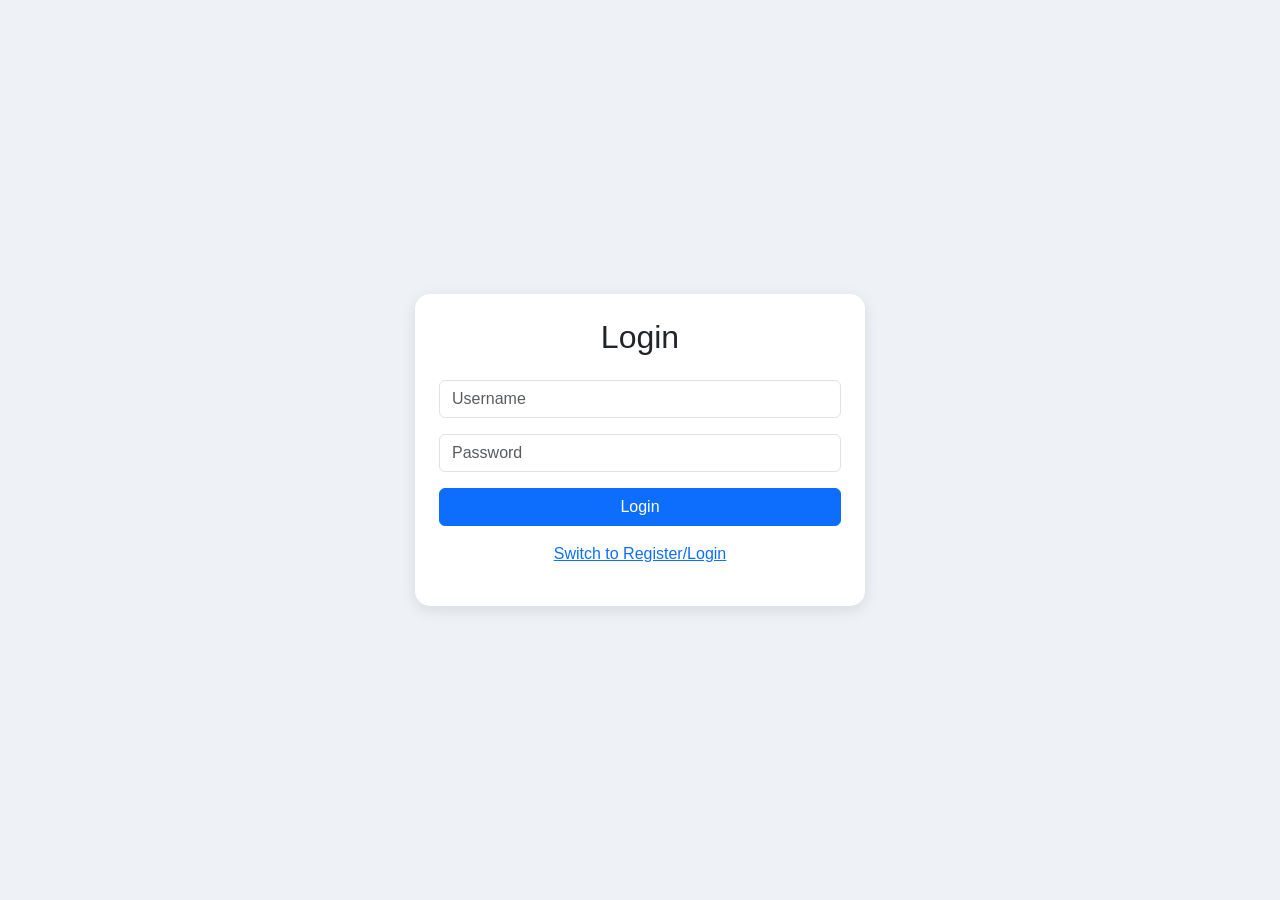
==== frontend/harry/group_message_app/index.html @ 7fcc8534 "Merge branch 'main' of github.com:ewislla/groupW" ====
<!DOCTYPE html>
<html lang="en">

<head>
    <meta charset="UTF-8">
    <meta name="viewport" content="width=device-width, initial-scale=1.0">
    <title>GroupW Messenger</title>
    <link href="./bootstrap/bootstrap.min.css" rel="stylesheet">
    <style>
        body {
            background-color: #eef2f7;
            font-family: 'Segoe UI', sans-serif;
            height: 100vh;
            display: flex;
            align-items: center;
            justify-content: center;
        }

        .card {
            border: none;
            border-radius: 15px;
            box-shadow: 0 4px 15px rgba(0, 0, 0, 0.1);
            width: 100%;
            max-width: 450px;
        }

        .d-none {
            display: none !important;
        }

        #message-container {
            height: 400px;
            overflow-y: auto;
            background: #fff;
            padding: 15px;
            border-radius: 10px;
            border: 1px solid #ddd;
        }

        .msg-wrapper {
            margin-bottom: 15px;
            display: flex;
        }

        .msg-wrapper.me {
            justify-content: flex-end;
        }

        .msg-bubble {
            padding: 10px 15px;
            border-radius: 15px;
            max-width: 70%;
        }

        .me .msg-bubble {
            background: #0d6efd;
            color: white;
        }

        .them .msg-bubble {
            background: #e9ecef;
            color: black;
        }
    </style>
</head>

<body>

    <div id="auth-view" class="card p-4">
        <h2 id="auth-title" class="text-center mb-4">Login</h2>
        <form id="auth-form">
            <div class="mb-3">
                <input type="text" id="username" class="form-control" placeholder="Username" required>
            </div>
            <div class="mb-3">
                <input type="password" id="password" class="form-control" placeholder="Password" required>
            </div>
            <div id="auth-error" class="alert alert-danger d-none p-2 text-center"></div>
            <button type="submit" id="auth-btn" class="btn btn-primary w-100">Login</button>
        </form>
        <p class="text-center mt-3">
            <a href="#" id="toggle-auth">Switch to Register/Login</a>
        </p>
    </div>

    <div id="chat-view" class="card p-4 d-none" style="max-width: 600px;">
        <div class="d-flex justify-content-between align-items-center mb-3">
            <h5>GroupW Global</h5>
            <button onclick="location.reload()" class="btn btn-sm btn-outline-danger">Leave</button>
        </div>
        <div id="message-container">
        </div>
        <form id="chat-form" class="mt-3 d-flex">
            <input type="text" id="message-input" class="form-control me-2" placeholder="Type a message..." required>
            <button type="submit" class="btn btn-primary">Send</button>
        </form>
    </div>

    <script src="script.js"></script>
</body>

</html>
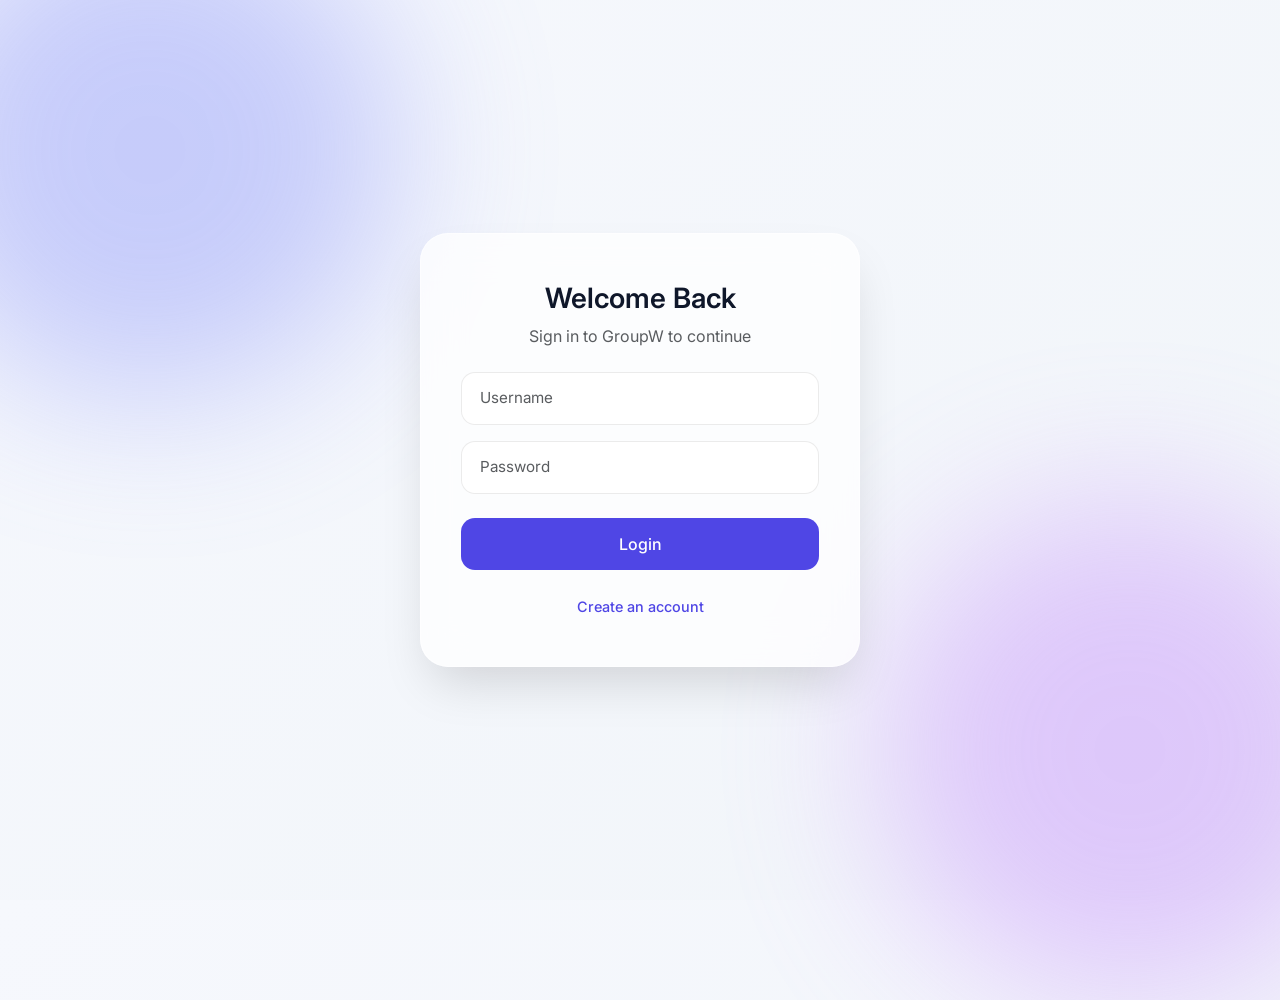
==== commit 9c210182: "Merge pull request #2 from ChigoziemOtiti/main fixed some errors" ====
--- a/frontend/harry/group_message_app/index.html
+++ b/frontend/harry/group_message_app/index.html
@@ -1,102 +1,384 @@
-<!DOCTYPE html>
+<!doctype html>
 <html lang="en">
-
-<head>
-    <meta charset="UTF-8">
-    <meta name="viewport" content="width=device-width, initial-scale=1.0">
-    <title>GroupW Messenger</title>
-    <link href="./bootstrap/bootstrap.min.css" rel="stylesheet">
+  <head>
+    <meta charset="UTF-8" />
+    <meta name="viewport" content="width=device-width, initial-scale=1.0" />
+    <title>GroupW Messenger Premium</title>
+    <link href="./bootstrap/bootstrap.min.css" rel="stylesheet" />
+    <link
+      href="https://fonts.googleapis.com/css2?family=Inter:wght@400;500;600&display=swap"
+      rel="stylesheet"
+    />
+
     <style>
-        body {
-            background-color: #eef2f7;
-            font-family: 'Segoe UI', sans-serif;
-            height: 100vh;
-            display: flex;
-            align-items: center;
-            justify-content: center;
+      :root {
+        --primary: #4f46e5;
+        --primary-hover: #4338ca;
+        --bg-gradient: linear-gradient(135deg, #f6f8fd 0%, #f1f5f9 100%);
+        --glass-bg: rgba(255, 255, 255, 0.75);
+        --glass-border: rgba(255, 255, 255, 0.5);
+        --text-main: #0f172a;
+        --text-muted: #64748b;
+        --bubble-them: #ffffff;
+      }
+
+      body {
+        background: var(--bg-gradient);
+        font-family: "Inter", sans-serif;
+        height: 100vh;
+        display: flex;
+        align-items: center;
+        justify-content: center;
+        margin: 0;
+        overflow: hidden;
+      }
+
+      body::before,
+      body::after {
+        content: "";
+        position: absolute;
+        width: 500px;
+        height: 500px;
+        border-radius: 50%;
+        z-index: -1;
+        filter: blur(80px);
+        opacity: 0.4;
+      }
+      body::before {
+        background: #818cf8;
+        top: -100px;
+        left: -100px;
+      }
+      body::after {
+        background: #c084fc;
+        bottom: -100px;
+        right: -100px;
+      }
+
+      .card {
+        border: 1px solid var(--glass-border);
+        border-radius: 28px;
+        box-shadow: 0 25px 50px -12px rgba(0, 0, 0, 0.15);
+        width: 100%;
+        max-width: 440px;
+        background: var(--glass-bg);
+        backdrop-filter: blur(20px);
+        -webkit-backdrop-filter: blur(20px);
+      }
+
+      .d-none {
+        display: none !important;
+      }
+
+      /* Auth View */
+      #auth-view {
+        padding: 3rem 2.5rem;
+      }
+      #auth-title {
+        font-weight: 600;
+        color: var(--text-main);
+        margin-bottom: 0.5rem;
+        font-size: 1.75rem;
+      }
+
+      .form-control {
+        border-radius: 14px;
+        padding: 14px 18px;
+        border: 1px solid rgba(0, 0, 0, 0.08);
+        background: rgba(255, 255, 255, 0.9);
+        font-size: 0.95rem;
+        transition: all 0.3s;
+      }
+
+      .form-control:focus {
+        box-shadow: 0 0 0 4px rgba(79, 70, 229, 0.15);
+        border-color: var(--primary);
+        background: #ffffff;
+      }
+
+      .btn-primary {
+        background-color: var(--primary);
+        border: none;
+        border-radius: 14px;
+        padding: 14px;
+        font-weight: 500;
+        transition: all 0.2s ease;
+      }
+      .btn-primary:hover {
+        background-color: var(--primary-hover);
+        transform: translateY(-1px);
+      }
+
+      /* Chat View */
+      #chat-view {
+        max-width: 700px;
+        height: 90vh;
+        display: flex;
+        flex-direction: column;
+        padding: 0;
+        overflow: hidden;
+      }
+
+      .chat-header {
+        padding: 20px 30px;
+        border-bottom: 1px solid rgba(0, 0, 0, 0.05);
+        display: flex;
+        justify-content: space-between;
+        align-items: center;
+        background: rgba(255, 255, 255, 0.4);
+      }
+
+      .chat-header h5 {
+        margin: 0;
+        font-weight: 600;
+        font-size: 1.2rem;
+        letter-spacing: -0.5px;
+      }
+
+      .btn-logout {
+        color: #ef4444;
+        background: rgba(239, 68, 68, 0.1);
+        border: none;
+        border-radius: 10px;
+        padding: 8px 16px;
+        font-size: 0.85rem;
+        font-weight: 600;
+        transition: all 0.2s;
+      }
+      .btn-logout:hover {
+        background: #ef4444;
+        color: white;
+      }
+
+      /* Message Area */
+      #message-container {
+        flex: 1;
+        overflow-y: auto;
+        padding: 30px;
+        display: flex;
+        flex-direction: column; /* FORCES VERTICAL STACKING */
+        gap: 16px;
+      }
+
+      #message-container::-webkit-scrollbar {
+        width: 6px;
+      }
+      #message-container::-webkit-scrollbar-thumb {
+        background: rgba(0, 0, 0, 0.15);
+        border-radius: 10px;
+      }
+
+      @keyframes slideUpFade {
+        from {
+          opacity: 0;
+          transform: translateY(15px);
         }
-
-        .card {
-            border: none;
-            border-radius: 15px;
-            box-shadow: 0 4px 15px rgba(0, 0, 0, 0.1);
-            width: 100%;
-            max-width: 450px;
+        to {
+          opacity: 1;
+          transform: translateY(0);
         }
-
-        .d-none {
-            display: none !important;
-        }
-
-        #message-container {
-            height: 400px;
-            overflow-y: auto;
-            background: #fff;
-            padding: 15px;
-            border-radius: 10px;
-            border: 1px solid #ddd;
-        }
-
-        .msg-wrapper {
-            margin-bottom: 15px;
-            display: flex;
-        }
-
-        .msg-wrapper.me {
-            justify-content: flex-end;
-        }
-
-        .msg-bubble {
-            padding: 10px 15px;
-            border-radius: 15px;
-            max-width: 70%;
-        }
-
-        .me .msg-bubble {
-            background: #0d6efd;
-            color: white;
-        }
-
-        .them .msg-bubble {
-            background: #e9ecef;
-            color: black;
-        }
+      }
+      .slide-in {
+        animation: slideUpFade 0.4s cubic-bezier(0.16, 1, 0.3, 1) forwards;
+      }
+
+      .msg-wrapper {
+        display: flex;
+        flex-direction: column;
+        max-width: 75%;
+      }
+      .msg-wrapper.them {
+        align-self: flex-start;
+      }
+      .msg-wrapper.me {
+        align-self: flex-end;
+        align-items: flex-end;
+      }
+
+      .msg-metadata {
+        font-size: 0.75rem;
+        color: var(--text-muted);
+        margin-bottom: 6px;
+        padding: 0 6px;
+        font-weight: 500;
+      }
+
+      .msg-bubble {
+        padding: 14px 18px;
+        font-size: 0.95rem;
+        line-height: 1.5;
+        box-shadow: 0 4px 15px rgba(0, 0, 0, 0.03);
+        border: 1px solid rgba(255, 255, 255, 0.4);
+        word-wrap: break-word; /* PREVENTS LONG WORDS FROM BREAKING LAYOUT */
+        overflow-wrap: break-word;
+      }
+
+      .them .msg-bubble {
+        background: var(--bubble-them);
+        color: var(--text-main);
+        border-radius: 20px 20px 20px 4px;
+      }
+
+      .me .msg-bubble {
+        background: var(--primary);
+        color: white;
+        border-radius: 20px 20px 4px 20px;
+        border: none;
+        box-shadow: 0 4px 15px rgba(79, 70, 229, 0.25);
+      }
+
+      /* Input Area */
+      .chat-footer {
+        padding: 20px 30px;
+        background: transparent;
+        padding-bottom: 30px;
+      }
+
+      #chat-form {
+        display: flex;
+        gap: 12px;
+        background: white;
+        padding: 8px;
+        border-radius: 20px;
+        box-shadow: 0 10px 25px rgba(0, 0, 0, 0.05);
+        border: 1px solid rgba(0, 0, 0, 0.05);
+      }
+
+      #message-input {
+        border: none;
+        background: transparent;
+        padding: 10px 16px;
+        font-size: 0.95rem;
+      }
+      #message-input:focus {
+        box-shadow: none;
+        background: transparent;
+      }
+      #send-btn {
+        border-radius: 14px;
+        padding: 10px 24px;
+        font-weight: 600;
+      }
     </style>
-</head>
-
-<body>
-
-    <div id="auth-view" class="card p-4">
-        <h2 id="auth-title" class="text-center mb-4">Login</h2>
-        <form id="auth-form">
-            <div class="mb-3">
-                <input type="text" id="username" class="form-control" placeholder="Username" required>
-            </div>
-            <div class="mb-3">
-                <input type="password" id="password" class="form-control" placeholder="Password" required>
-            </div>
-            <div id="auth-error" class="alert alert-danger d-none p-2 text-center"></div>
-            <button type="submit" id="auth-btn" class="btn btn-primary w-100">Login</button>
+  </head>
+  <body>
+    <div id="auth-view" class="card">
+      <h3 id="auth-title" class="text-center">Welcome Back</h3>
+      <p class="text-center text-muted mb-4">Sign in to GroupW to continue</p>
+
+      <form id="auth-form">
+        <div class="mb-3">
+          <input
+            type="text"
+            id="username"
+            class="form-control"
+            placeholder="Username"
+            required
+            autocomplete="off"
+          />
+        </div>
+        <div class="mb-4">
+          <input
+            type="password"
+            id="password"
+            class="form-control"
+            placeholder="Password"
+            required
+          />
+        </div>
+
+        <div
+          id="auth-error"
+          class="alert alert-danger d-none p-2 text-center"
+          style="font-size: 0.85rem; border-radius: 10px"
+        ></div>
+
+        <button
+          type="submit"
+          id="auth-btn"
+          class="btn btn-primary w-100 d-flex justify-content-center align-items-center gap-2"
+        >
+          <span id="auth-btn-text">Login</span>
+          <span
+            id="auth-spinner"
+            class="spinner-border spinner-border-sm d-none"
+            role="status"
+            aria-hidden="true"
+          ></span>
+        </button>
+      </form>
+
+      <p class="text-center mt-4 mb-0">
+        <a
+          href="#"
+          id="toggle-auth"
+          class="text-decoration-none"
+          style="color: var(--primary); font-weight: 500; font-size: 0.9rem"
+          >Create an account</a
+        >
+      </p>
+    </div>
+
+    <div id="chat-view" class="card d-none">
+      <div class="chat-header">
+        <div>
+          <h5>GroupW Global</h5>
+          <small class="text-muted" style="font-size: 0.8rem; font-weight: 500"
+            >Public room</small
+          >
+        </div>
+        <button
+          id="logout-btn"
+          class="btn-logout d-flex align-items-center gap-2"
+        >
+          <span>Logout</span>
+          <span
+            id="logout-spinner"
+            class="spinner-border spinner-border-sm d-none"
+            role="status"
+            aria-hidden="true"
+          ></span>
+        </button>
+      </div>
+
+      <div id="message-container">
+        <div
+          id="fetch-loader"
+          class="d-none w-100 h-100 d-flex justify-content-center align-items-center text-primary"
+        >
+          <div class="spinner-border" role="status">
+            <span class="visually-hidden">Loading...</span>
+          </div>
+        </div>
+      </div>
+
+      <div class="chat-footer">
+        <form id="chat-form">
+          <input
+            type="text"
+            id="message-input"
+            class="form-control flex-grow-1"
+            placeholder="Type your message..."
+            required
+            autocomplete="off"
+          />
+          <button
+            type="submit"
+            id="send-btn"
+            class="btn btn-primary d-flex align-items-center gap-2"
+          >
+            <span id="send-btn-text">Send</span>
+            <span
+              id="send-spinner"
+              class="spinner-border spinner-border-sm d-none"
+              role="status"
+              aria-hidden="true"
+            ></span>
+          </button>
         </form>
-        <p class="text-center mt-3">
-            <a href="#" id="toggle-auth">Switch to Register/Login</a>
-        </p>
+      </div>
     </div>
 
-    <div id="chat-view" class="card p-4 d-none" style="max-width: 600px;">
-        <div class="d-flex justify-content-between align-items-center mb-3">
-            <h5>GroupW Global</h5>
-            <button onclick="location.reload()" class="btn btn-sm btn-outline-danger">Leave</button>
-        </div>
-        <div id="message-container">
-        </div>
-        <form id="chat-form" class="mt-3 d-flex">
-            <input type="text" id="message-input" class="form-control me-2" placeholder="Type a message..." required>
-            <button type="submit" class="btn btn-primary">Send</button>
-        </form>
-    </div>
-
     <script src="script.js"></script>
-</body>
-
+  </body>
 </html>
